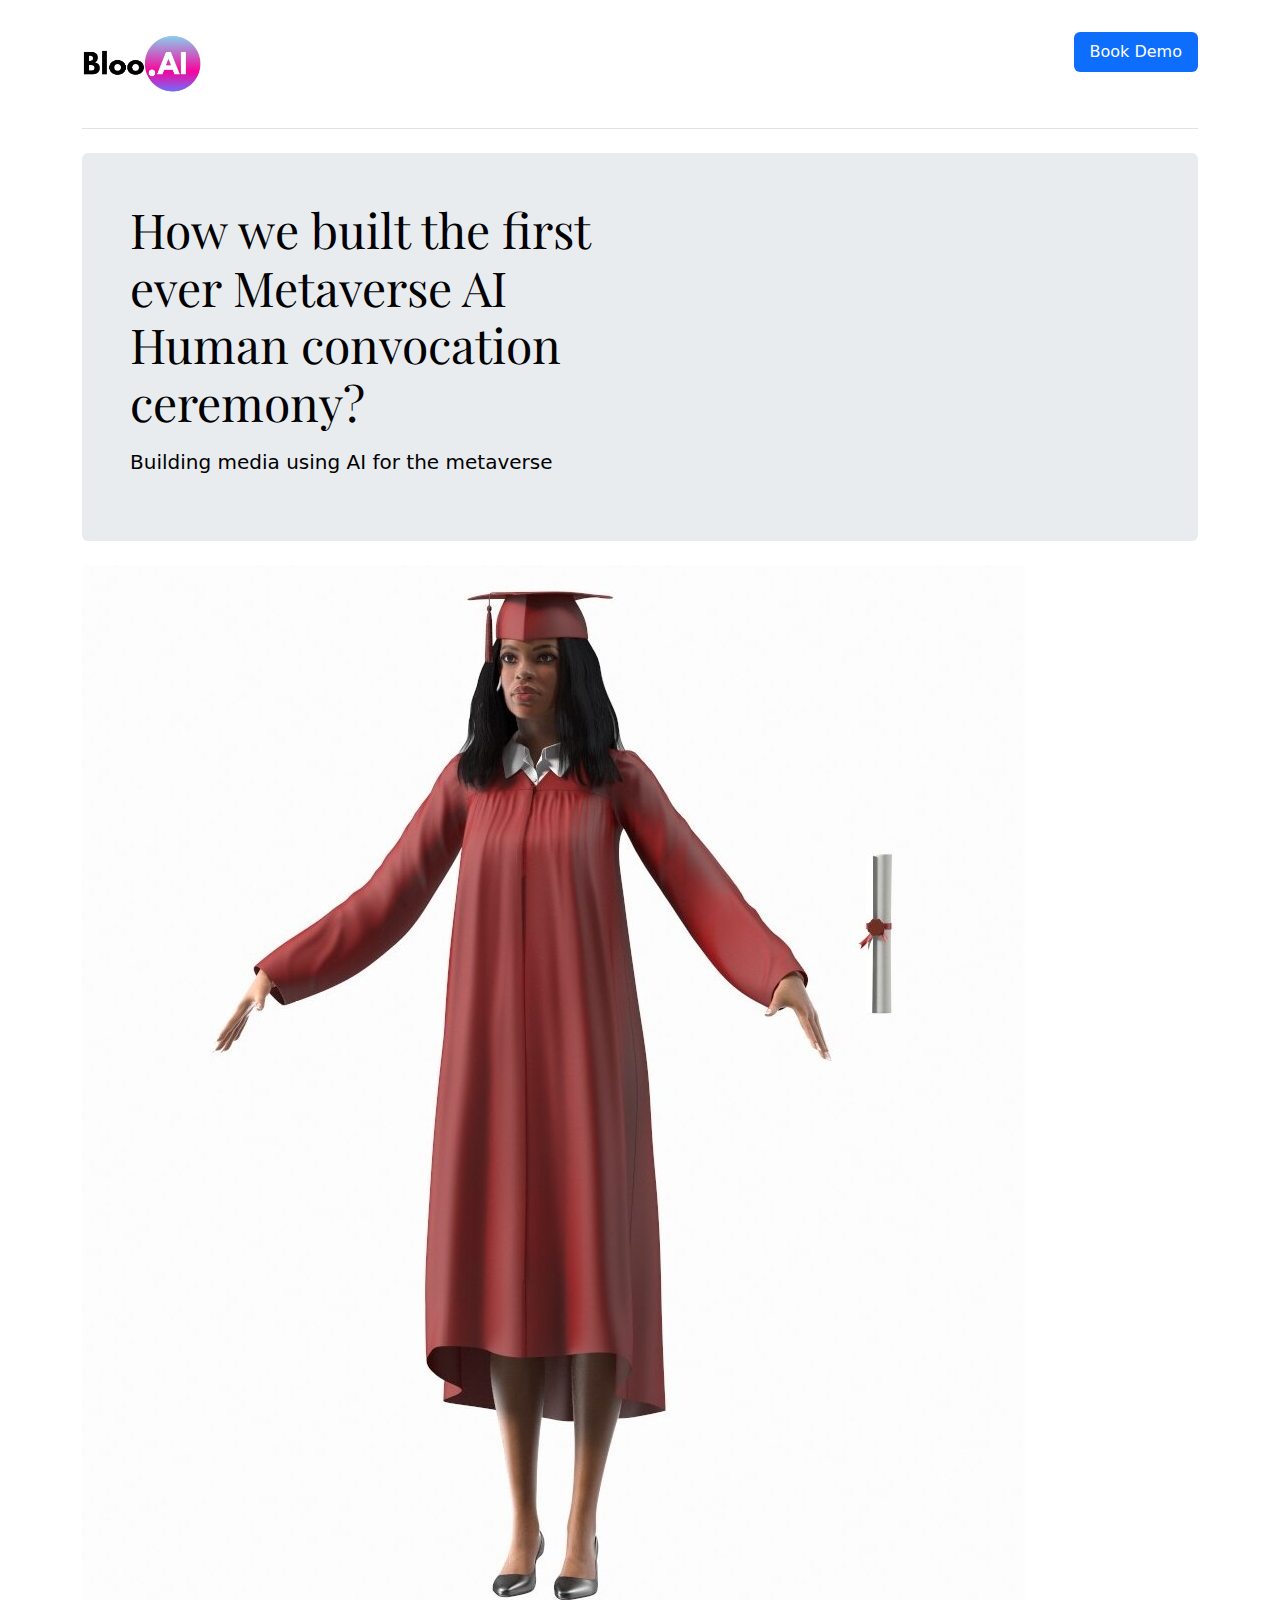
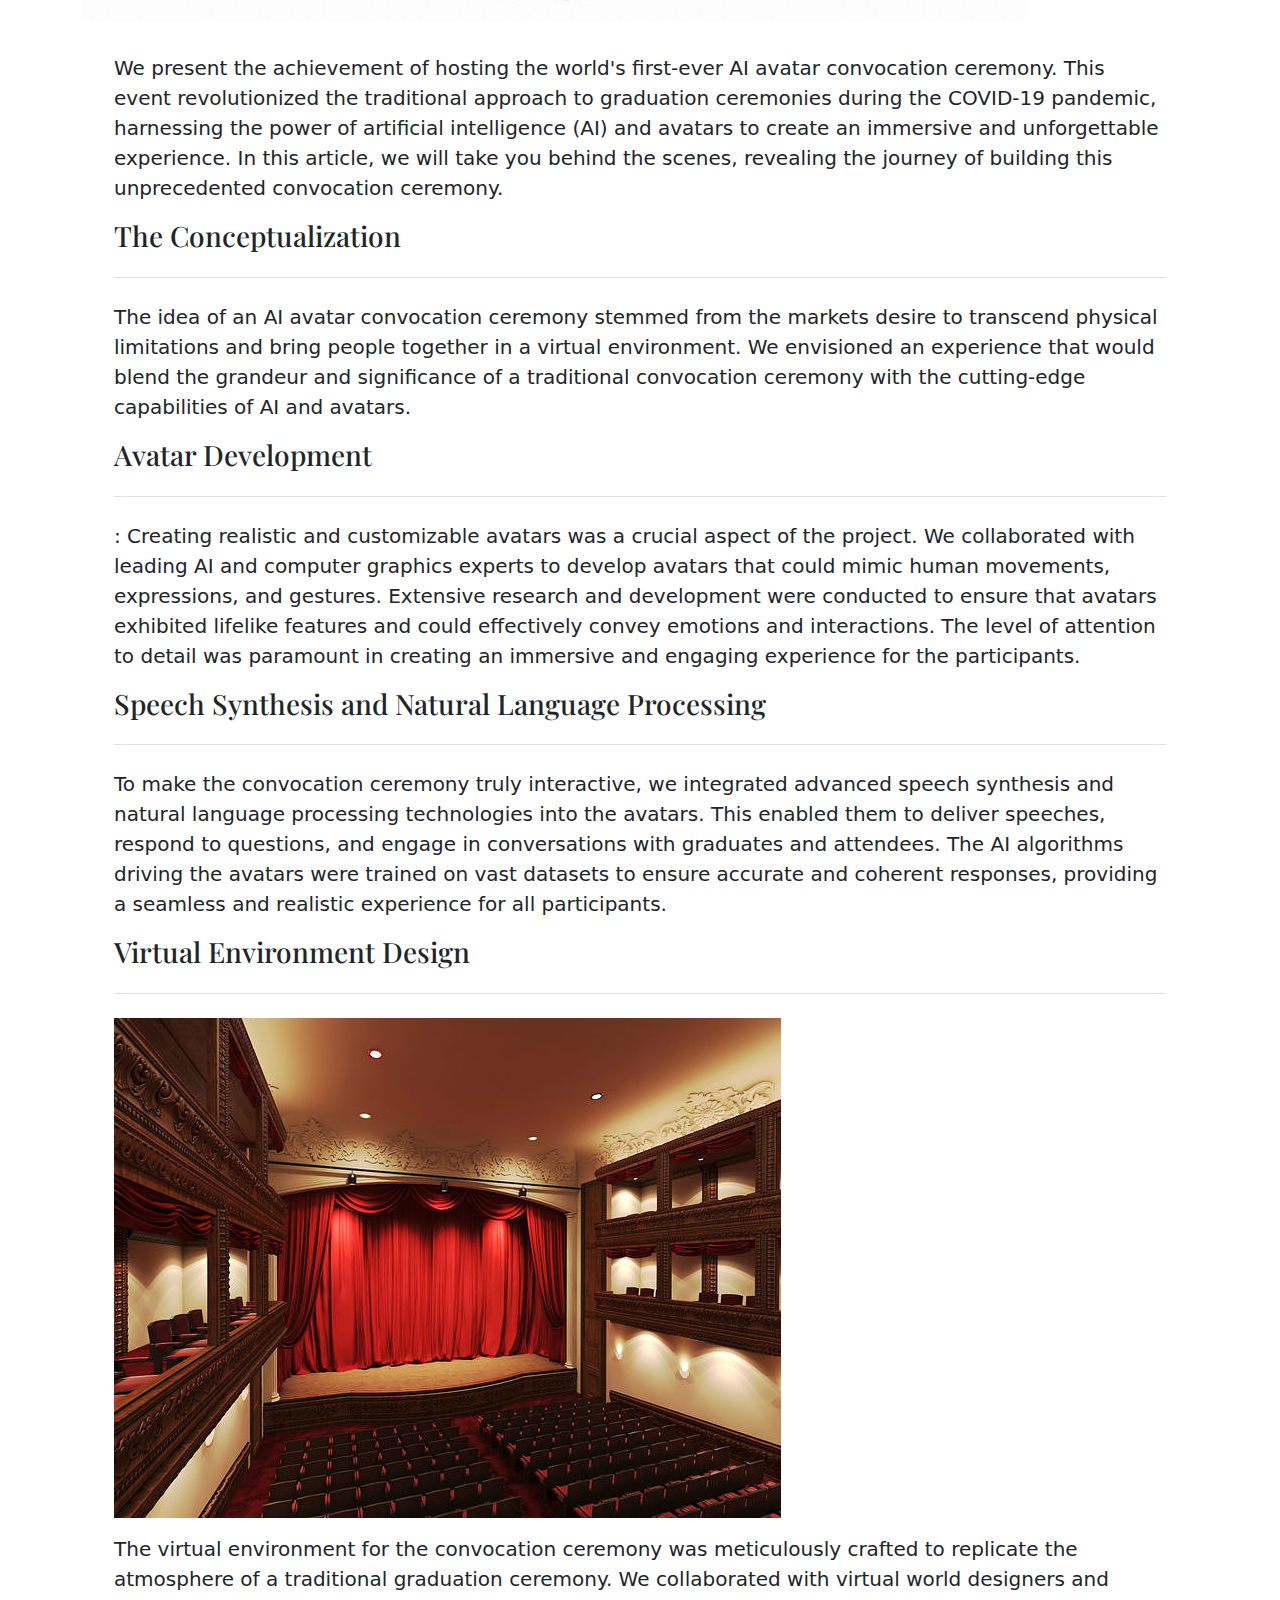
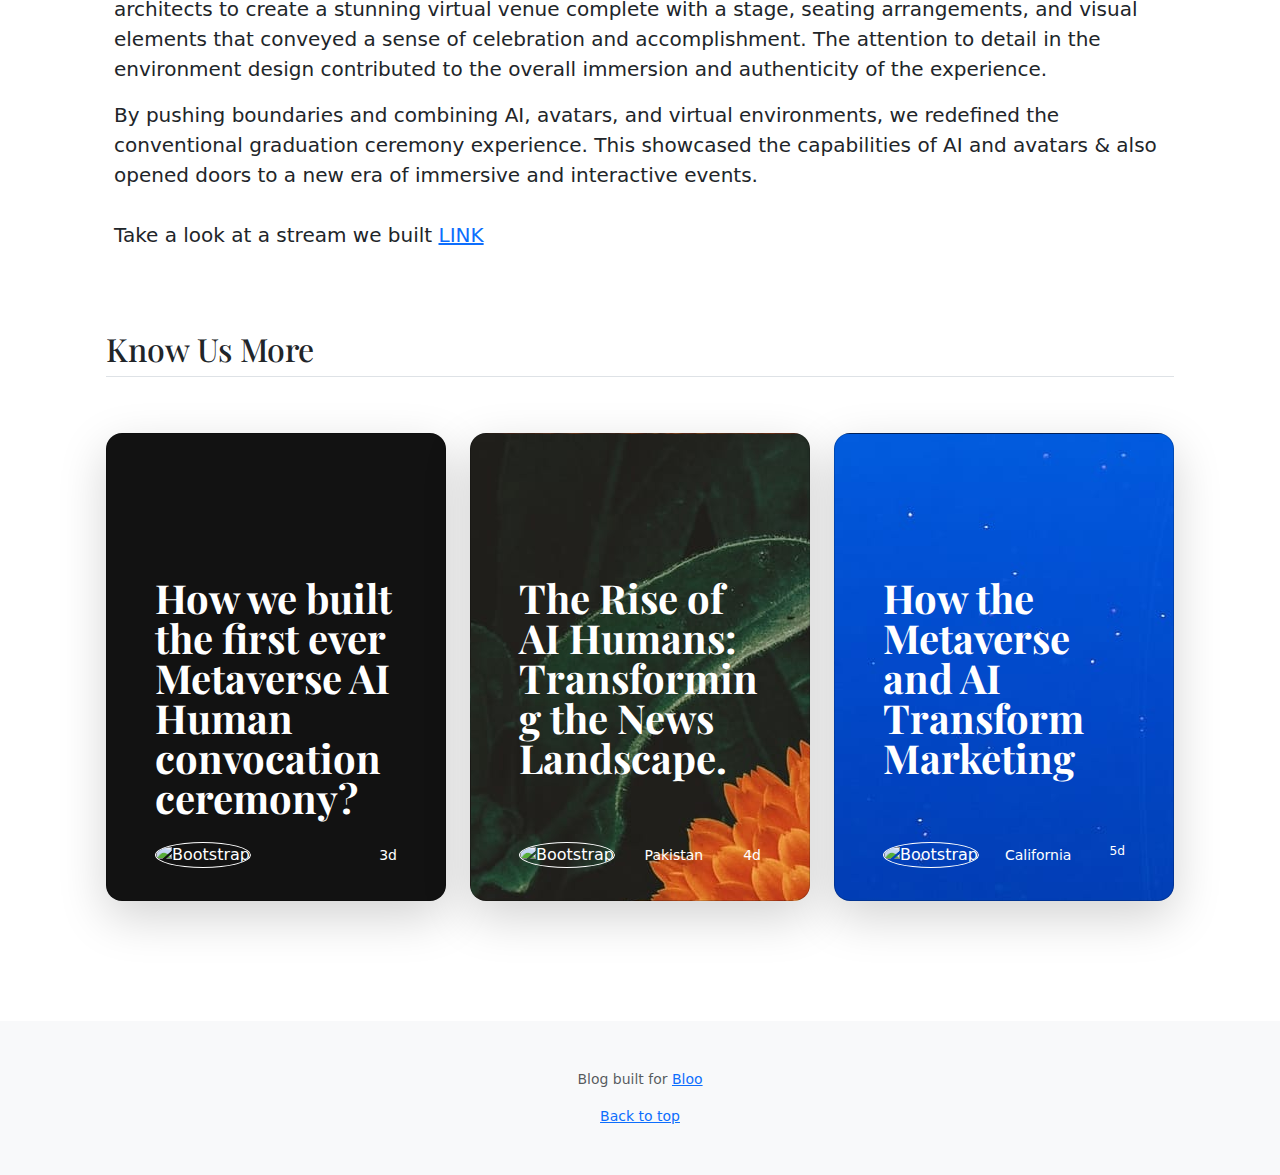
==== blog1.html @ bf51da5b "Add files via upload" ====
<!doctype html>
<html lang="en" data-bs-theme="auto">
  <head><script src="../assets/js/color-modes.js"></script>

    <meta charset="utf-8">
    <meta name="viewport" content="width=device-width, initial-scale=1">
    <meta name="description" content="">
    <meta name="author" content="Mark Otto, Jacob Thornton, and Bootstrap contributors">
    <meta name="generator" content="Hugo 0.112.5">
    <title>Bloo.ai Blog</title>

    <link rel="canonical" href="https://getbootstrap.com/docs/5.3/examples/blog/">

    

    

<link href="../assets/dist/css/bootstrap.min.css" rel="stylesheet">

    <style>
      .bd-placeholder-img {
        font-size: 1.125rem;
        text-anchor: middle;
        -webkit-user-select: none;
        -moz-user-select: none;
        user-select: none;
      }

      @media (min-width: 768px) {
        .bd-placeholder-img-lg {
          font-size: 3.5rem;
        }
      }

      .b-example-divider {
        width: 100%;
        height: 3rem;
        background-color: rgba(0, 0, 0, .1);
        border: solid rgba(0, 0, 0, .15);
        border-width: 1px 0;
        box-shadow: inset 0 .5em 1.5em rgba(0, 0, 0, .1), inset 0 .125em .5em rgba(0, 0, 0, .15);
      }

      .b-example-vr {
        flex-shrink: 0;
        width: 1.5rem;
        height: 100vh;
      }

      .bi {
        vertical-align: -.125em;
        fill: currentColor;
      }

      .nav-scroller {
        position: relative;
        z-index: 2;
        height: 2.75rem;
        overflow-y: hidden;
      }

      .nav-scroller .nav {
        display: flex;
        flex-wrap: nowrap;
        padding-bottom: 1rem;
        margin-top: -1px;
        overflow-x: auto;
        text-align: center;
        white-space: nowrap;
        -webkit-overflow-scrolling: touch;
      }

      .btn-bd-primary {
        --bd-violet-bg: #712cf9;
        --bd-violet-rgb: 112.520718, 44.062154, 249.437846;

        --bs-btn-font-weight: 600;
        --bs-btn-color: var(--bs-white);
        --bs-btn-bg: var(--bd-violet-bg);
        --bs-btn-border-color: var(--bd-violet-bg);
        --bs-btn-hover-color: var(--bs-white);
        --bs-btn-hover-bg: #6528e0;
        --bs-btn-hover-border-color: #6528e0;
        --bs-btn-focus-shadow-rgb: var(--bd-violet-rgb);
        --bs-btn-active-color: var(--bs-btn-hover-color);
        --bs-btn-active-bg: #5a23c8;
        --bs-btn-active-border-color: #5a23c8;
      }
      .bd-mode-toggle {
        z-index: 1500;
      }
    </style>

    
    <!-- Custom styles for this template -->
    <link href="https://fonts.googleapis.com/css?family=Playfair&#43;Display:700,900&amp;display=swap" rel="stylesheet">
    <!-- Custom styles for this template -->
    <link href="blog.css" rel="stylesheet">
  </head>
  <body>
    <svg xmlns="http://www.w3.org/2000/svg" style="display: none;">
      <symbol id="check2" viewBox="0 0 16 16">
        <path d="M13.854 3.646a.5.5 0 0 1 0 .708l-7 7a.5.5 0 0 1-.708 0l-3.5-3.5a.5.5 0 1 1 .708-.708L6.5 10.293l6.646-6.647a.5.5 0 0 1 .708 0z"/>
      </symbol>
      <symbol id="circle-half" viewBox="0 0 16 16">
        <path d="M8 15A7 7 0 1 0 8 1v14zm0 1A8 8 0 1 1 8 0a8 8 0 0 1 0 16z"/>
      </symbol>
      <symbol id="moon-stars-fill" viewBox="0 0 16 16">
        <path d="M6 .278a.768.768 0 0 1 .08.858 7.208 7.208 0 0 0-.878 3.46c0 4.021 3.278 7.277 7.318 7.277.527 0 1.04-.055 1.533-.16a.787.787 0 0 1 .81.316.733.733 0 0 1-.031.893A8.349 8.349 0 0 1 8.344 16C3.734 16 0 12.286 0 7.71 0 4.266 2.114 1.312 5.124.06A.752.752 0 0 1 6 .278z"/>
        <path d="M10.794 3.148a.217.217 0 0 1 .412 0l.387 1.162c.173.518.579.924 1.097 1.097l1.162.387a.217.217 0 0 1 0 .412l-1.162.387a1.734 1.734 0 0 0-1.097 1.097l-.387 1.162a.217.217 0 0 1-.412 0l-.387-1.162A1.734 1.734 0 0 0 9.31 6.593l-1.162-.387a.217.217 0 0 1 0-.412l1.162-.387a1.734 1.734 0 0 0 1.097-1.097l.387-1.162zM13.863.099a.145.145 0 0 1 .274 0l.258.774c.115.346.386.617.732.732l.774.258a.145.145 0 0 1 0 .274l-.774.258a1.156 1.156 0 0 0-.732.732l-.258.774a.145.145 0 0 1-.274 0l-.258-.774a1.156 1.156 0 0 0-.732-.732l-.774-.258a.145.145 0 0 1 0-.274l.774-.258c.346-.115.617-.386.732-.732L13.863.1z"/>
      </symbol>
      <symbol id="sun-fill" viewBox="0 0 16 16">
        <path d="M8 12a4 4 0 1 0 0-8 4 4 0 0 0 0 8zM8 0a.5.5 0 0 1 .5.5v2a.5.5 0 0 1-1 0v-2A.5.5 0 0 1 8 0zm0 13a.5.5 0 0 1 .5.5v2a.5.5 0 0 1-1 0v-2A.5.5 0 0 1 8 13zm8-5a.5.5 0 0 1-.5.5h-2a.5.5 0 0 1 0-1h2a.5.5 0 0 1 .5.5zM3 8a.5.5 0 0 1-.5.5h-2a.5.5 0 0 1 0-1h2A.5.5 0 0 1 3 8zm10.657-5.657a.5.5 0 0 1 0 .707l-1.414 1.415a.5.5 0 1 1-.707-.708l1.414-1.414a.5.5 0 0 1 .707 0zm-9.193 9.193a.5.5 0 0 1 0 .707L3.05 13.657a.5.5 0 0 1-.707-.707l1.414-1.414a.5.5 0 0 1 .707 0zm9.193 2.121a.5.5 0 0 1-.707 0l-1.414-1.414a.5.5 0 0 1 .707-.707l1.414 1.414a.5.5 0 0 1 0 .707zM4.464 4.465a.5.5 0 0 1-.707 0L2.343 3.05a.5.5 0 1 1 .707-.707l1.414 1.414a.5.5 0 0 1 0 .708z"/>
      </symbol>
    </svg>


    


<div class="container">
  <header class="d-flex flex-wrap justify-content-center py-3 mb-4 border-bottom">
      <a href="/" class="d-flex align-items-center mb-3 mb-md-0 me-md-auto link-body-emphasis text-decoration-none">
        
        <span class="fs-4"><img src="./logo.png" class="me-2" width="120" height=""></img></span>
      </a>

      <ul class="nav nav-pills py-3 mb-4">
        <li class="nav-item"><a href="#book" class="nav-link active" aria-current="page">Book Demo</a></li>
        
        
      </ul>
    </header>

  
</div>

<main class="container">
  <div class="p-4 p-md-5 mb-4 rounded text-body-emphasis bg-body-secondary" >
    <div class="col-lg-6 px-0">
      <h1 class="display-5 ">How we built the first ever Metaverse AI Human convocation ceremony?</h1>
      <p class="lead my-3">Building media using AI for the metaverse</p>
     
    </div>
  </div>
  </div>

  <div class="row g-5">
    <div class="col-md-12">
     <img src="./blog1.jpg" style="max-width: 100%;">
      <article class="blog-post">
       <p>
         
   

<p class="lead my-3">We present the achievement of hosting the world's first-ever AI avatar convocation ceremony. This event revolutionized the traditional approach to graduation ceremonies during the COVID-19 pandemic, harnessing the power of artificial intelligence (AI) and avatars to create an immersive and unforgettable experience. In this article, we will take you behind the scenes, revealing the journey of building this unprecedented convocation ceremony.</p>
 <h3 class="pb-4 mb-4 border-bottom">
       The Conceptualization
 
        </h3>

<p class="lead my-3">The idea of an AI avatar convocation ceremony stemmed from the markets desire to transcend physical limitations and bring people together in a virtual environment. We envisioned an experience that would blend the grandeur and significance of a traditional convocation ceremony with the cutting-edge capabilities of AI and avatars. </p>

 <h3 class="pb-4 mb-4 border-bottom">
     Avatar Development
 
        </h3>
<p class="lead my-3">: Creating realistic and customizable avatars was a crucial aspect of the project. We collaborated with leading AI and computer graphics experts to develop avatars that could mimic human movements, expressions, and gestures. Extensive research and development were conducted to ensure that avatars exhibited lifelike features and could effectively convey emotions and interactions. The level of attention to detail was paramount in creating an immersive and engaging experience for the participants.</p>


 <h3 class="pb-4 mb-4 border-bottom">
    Speech Synthesis and Natural Language Processing
        </h3>
        <p class="lead my-3">
To make the convocation ceremony truly interactive, we integrated advanced speech synthesis and natural language processing technologies into the avatars. This enabled them to deliver speeches, respond to questions, and engage in conversations with graduates and attendees. The AI algorithms driving the avatars were trained on vast datasets to ensure accurate and coherent responses, providing a seamless and realistic experience for all participants.</p>


 <h3 class="pb-4 mb-4 border-bottom">
   Virtual Environment Design
        </h3>
        <img src="./blog1_1.jpg" style="max-width: 100%;">
     <p class="lead my-3"> The virtual environment for the convocation ceremony was meticulously crafted to replicate the atmosphere of a traditional graduation ceremony. We collaborated with virtual world designers and architects to create a stunning virtual venue complete with a stage, seating arrangements, and visual elements that conveyed a sense of celebration and accomplishment. The attention to detail in the environment design contributed to the overall immersion and authenticity of the experience.</p>



<p class="lead my-3">By pushing boundaries and combining AI, avatars, and virtual environments, we redefined the conventional graduation ceremony experience. This showcased the capabilities of AI and avatars & also opened doors to a new era of immersive and interactive events.

<br/><br/>
Take a look at a stream we built <a href="https://youtu.be/zKpdA329pE0?t=54">LINK</a> </p>
       
</article>

      
      </div>
    </div>
  </div>
<div class="container px-4 py-5" id="custom-cards">
    <h2 class="pb-2 border-bottom">Know Us More</h2>

    <div class="row row-cols-1 row-cols-lg-3 align-items-stretch g-4 py-5">
      <div class="col">
        <div class="card card-cover h-100 overflow-hidden text-bg-dark rounded-4 shadow-lg" style="background-image: url('unsplash-photo-1.jpg');">
          <div class="d-flex flex-column h-100 p-5 pb-3 text-white text-shadow-1">
            <h3 class="pt-5 mt-5 mb-4 display-6 lh-1 fw-bold"><a href="#" style="text-decoration: none;color:white;">How we built the first ever Metaverse AI Human convocation ceremony?</a></h3>
            <ul class="d-flex list-unstyled mt-auto">
              <li class="me-auto">
                <img src="https://github.com/twbs.png" alt="Bootstrap" width="32" height="32" class="rounded-circle border border-white">
              </li>
              <li class="d-flex align-items-center">
                <svg class="bi me-2" width="1em" height="1em"><use xlink:href="#calendar3"/></svg>
                <small>3d</small>
              </li>
            </ul>
          </div>
        </div>
      </div>

      <div class="col">
        <div class="card card-cover h-100 overflow-hidden text-bg-dark rounded-4 shadow-lg" style="background-image: url('unsplash-photo-2.jpg');">
          <div class="d-flex flex-column h-100 p-5 pb-3 text-white text-shadow-1">
            <h3 class="pt-5 mt-5 mb-4 display-6 lh-1 fw-bold"><a href="#" style="text-decoration: none;color:white;">The Rise of AI Humans: Transforming the News Landscape.</a></h3>
            <ul class="d-flex list-unstyled mt-auto">
              <li class="me-auto">
                <img src="https://github.com/twbs.png" alt="Bootstrap" width="32" height="32" class="rounded-circle border border-white">
              </li>
              <li class="d-flex align-items-center me-3">
                <svg class="bi me-2" width="1em" height="1em"><use xlink:href="#geo-fill"/></svg>
                <small>Pakistan</small>
              </li>
              <li class="d-flex align-items-center">
                <svg class="bi me-2" width="1em" height="1em"><use xlink:href="#calendar3"/></svg>
                <small>4d</small>
              </li>
            </ul>
          </div>
        </div>
      </div>

      <div class="col">
        <div class="card card-cover h-100 overflow-hidden text-bg-dark rounded-4 shadow-lg" style="background-image: url('unsplash-photo-3.jpg');">
          <div class="d-flex flex-column h-100 p-5 pb-3 text-shadow-1">
            <h3 class="pt-5 mt-5 mb-4 display-6 lh-1 fw-bold"><a href="#" style="text-decoration: none;color:white;">How the Metaverse and AI Transform Marketing</a></h3>
            <ul class="d-flex list-unstyled mt-auto">
              <li class="me-auto">
                <img src="https://github.com/twbs.png" alt="Bootstrap" width="32" height="32" class="rounded-circle border border-white">
              </li>
              <li class="d-flex align-items-center me-3">
                <svg class="bi me-2" width="1em" height="1em"><use xlink:href="#geo-fill"/></svg>
                <small>California</smallhttps://youtu.be/zKpdA329pE0?t=54>
              </li>
              <li class="d-flex align-items-center">
                <svg class="bi me-2" width="1em" height="1em"><use xlink:href="#calendar3"/></svg>
                <small>5d</small>
              </li>
            </ul>
          </div>
        </div>
      </div>
    </div>
  </div>
</main>

<footer class="py-5 text-center text-body-secondary bg-body-tertiary">
  <p>Blog built for <a href="https://bloo.ai/">Bloo</a> </p>
  <p class="mb-0">
    <a href="#">Back to top</a>
  </p>
</footer>
<script src="../assets/dist/js/bootstrap.bundle.min.js"></script>

    </body>
</html>
---- blog.css ----
/* stylelint-disable stylistic/selector-list-comma-newline-after */

.blog-header-logo {
  font-family: "Playfair Display", Georgia, "Times New Roman", serif/*rtl:Amiri, Georgia, "Times New Roman", serif*/;
  font-size: 2.25rem;
}

.blog-header-logo:hover {
  text-decoration: none;
}

h1, h2, h3, h4, h5, h6 {
  font-family: "Playfair Display", Georgia, "Times New Roman", serif/*rtl:Amiri, Georgia, "Times New Roman", serif*/;
}

.flex-auto {
  flex: 0 0 auto;
}

.h-250 { height: 250px; }
@media (min-width: 768px) {
  .h-md-250 { height: 250px; }
}

/* Pagination */
.blog-pagination {
  margin-bottom: 4rem;
}

/*
 * Blog posts
 */
.blog-post {
  margin: 2rem;
}
.blog-post-meta {
  margin-bottom: 1.25rem;
  color: #727272;
}
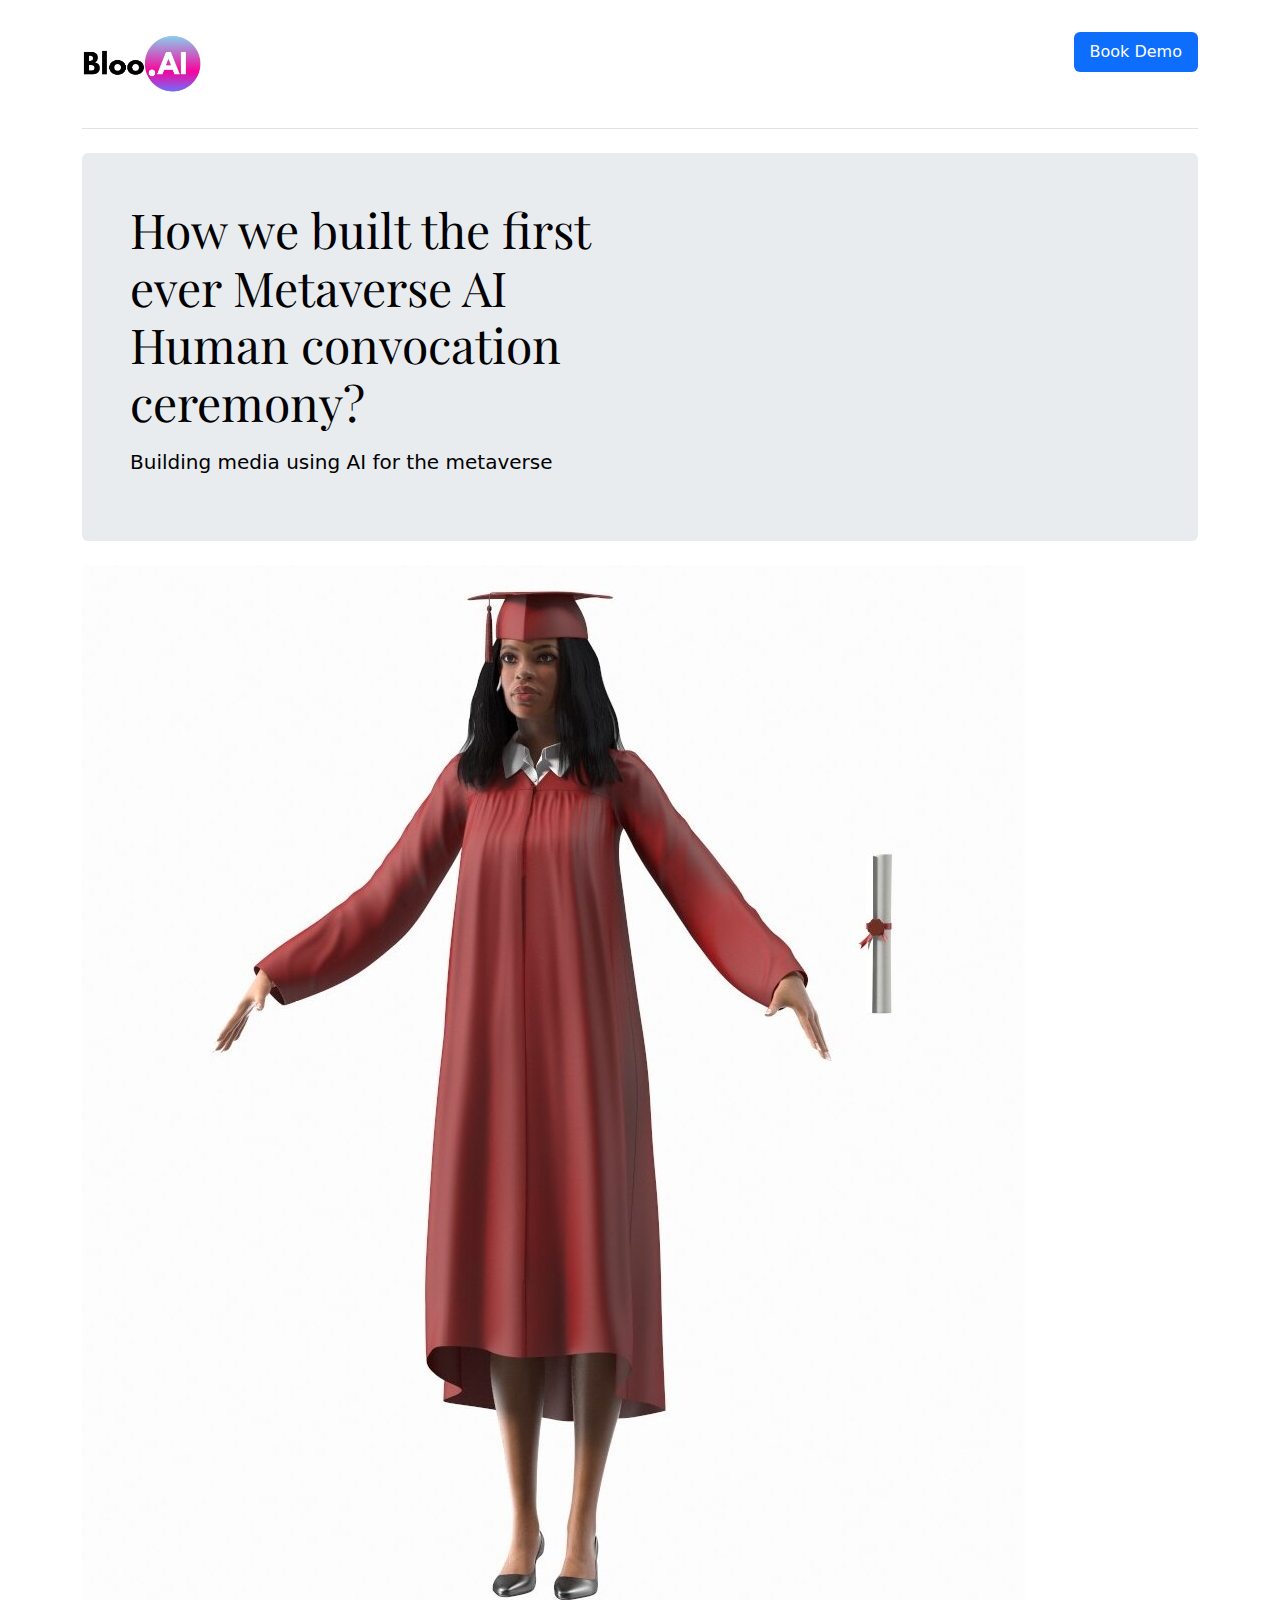
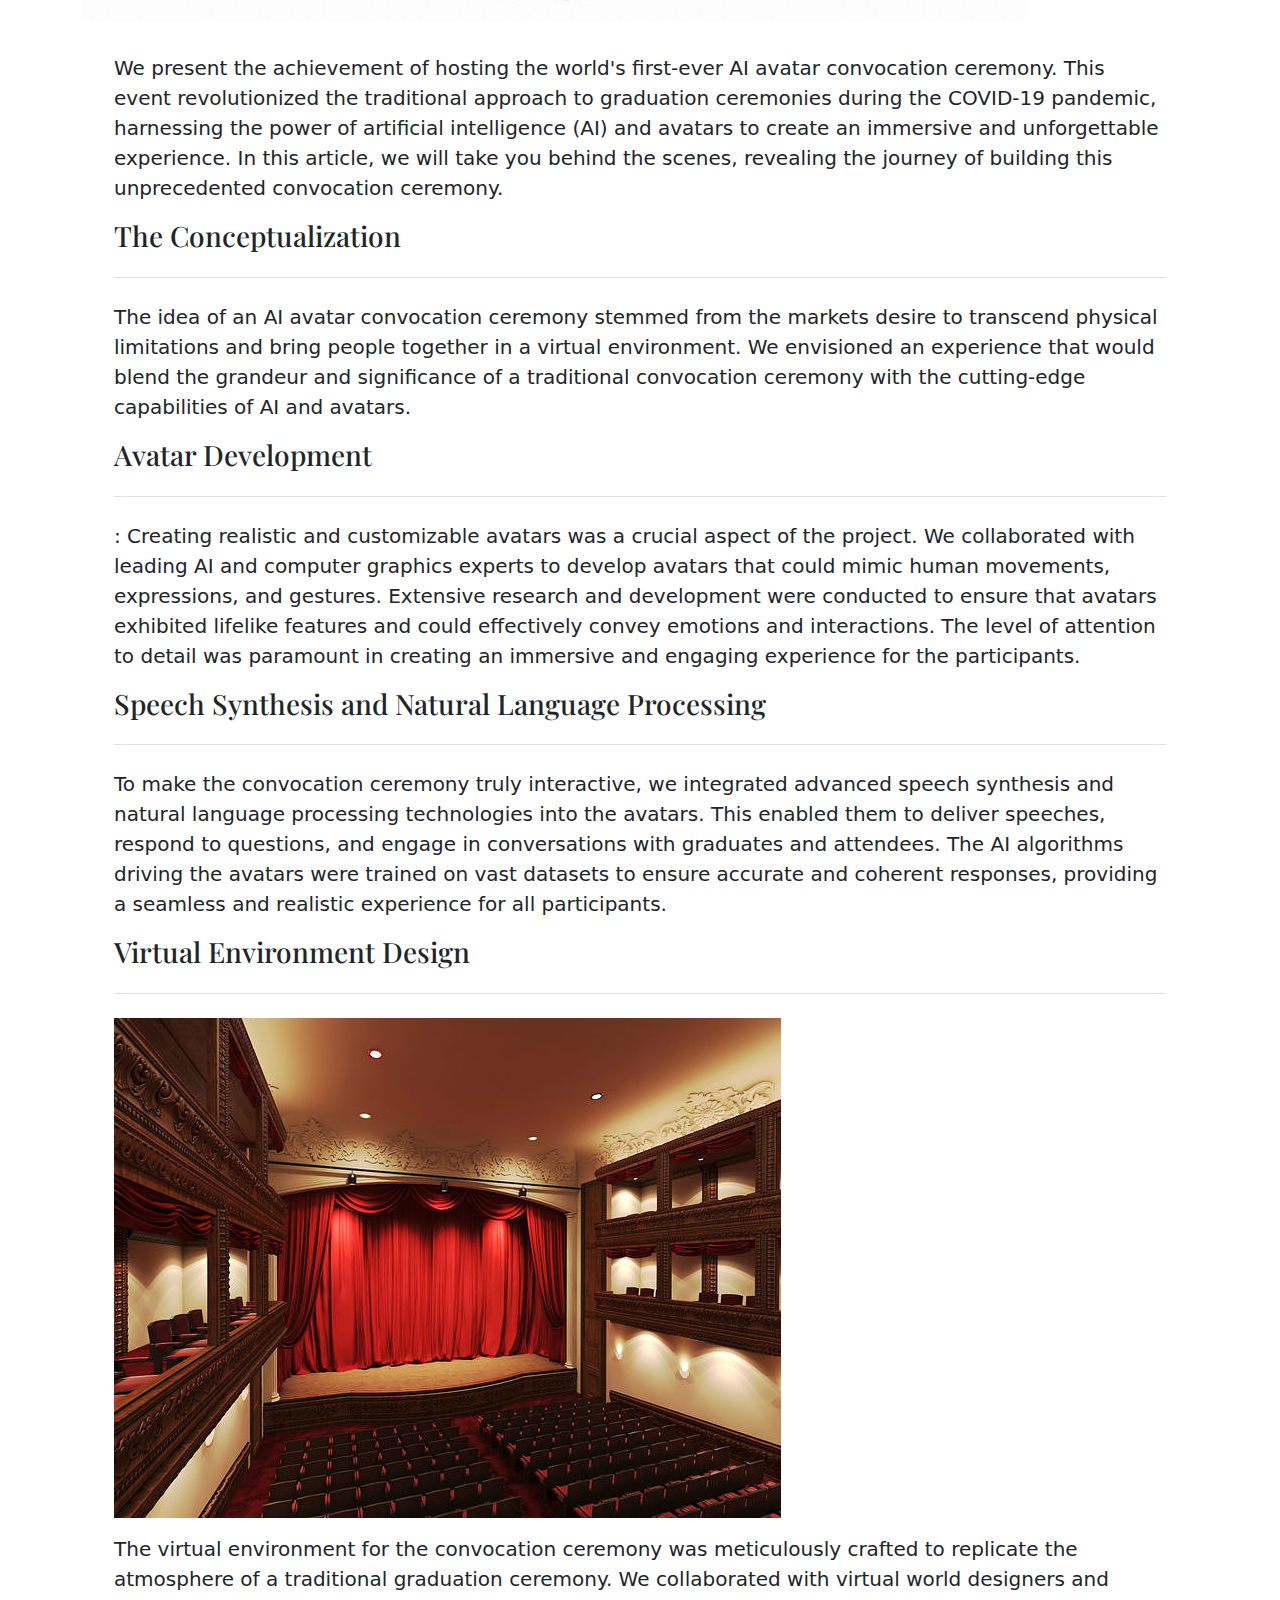
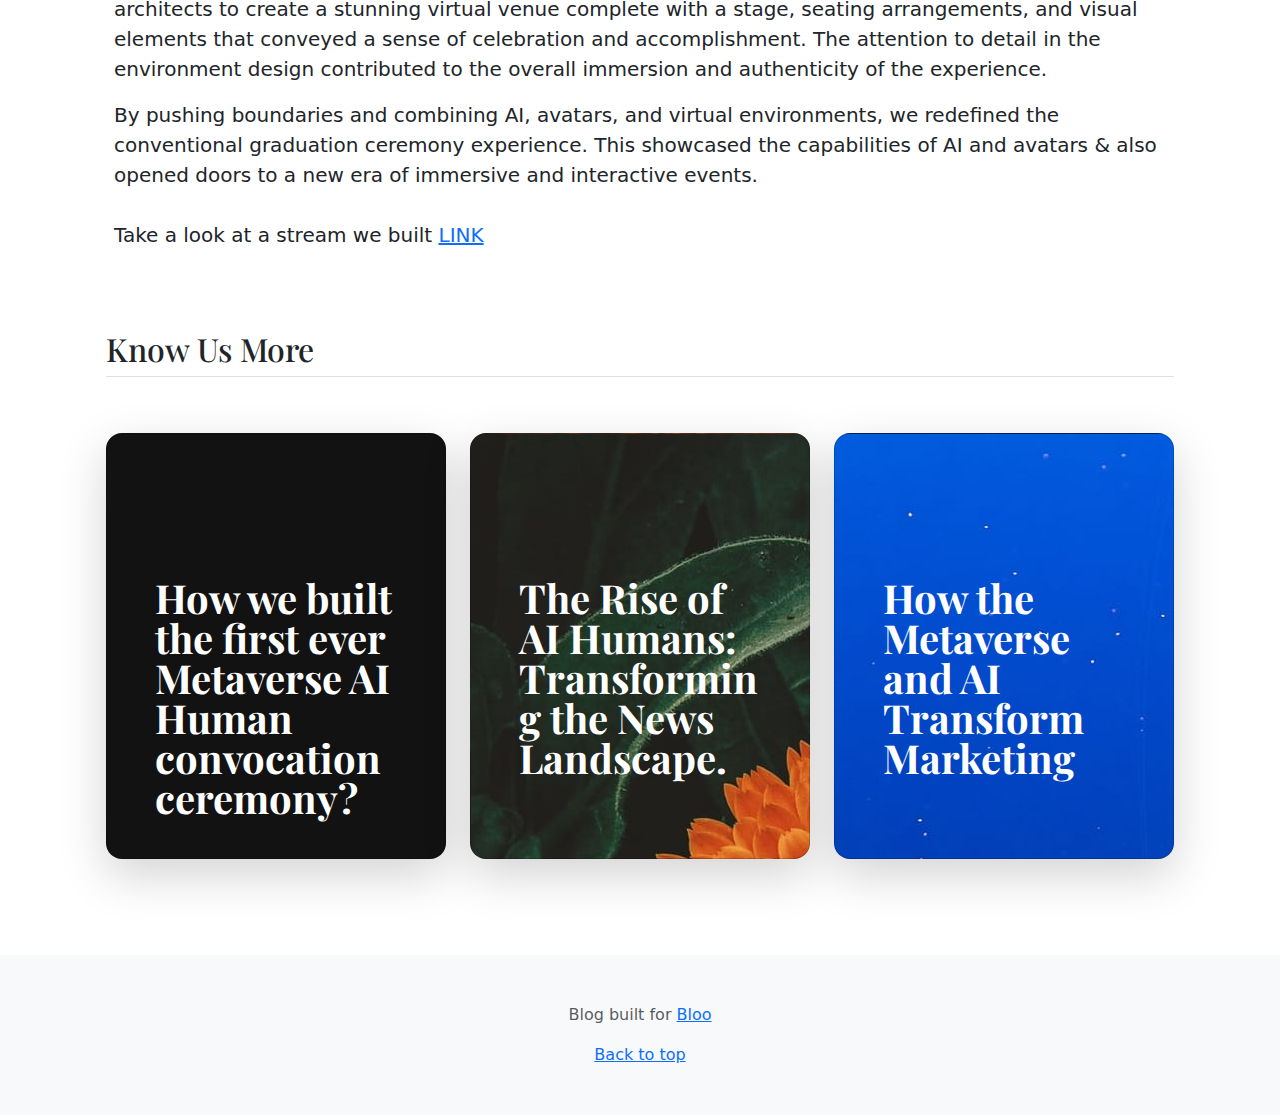
==== commit 0c3e5f0b: "changes to form submit" ====
--- a/blog1.html
+++ b/blog1.html
@@ -202,15 +202,7 @@
         <div class="card card-cover h-100 overflow-hidden text-bg-dark rounded-4 shadow-lg" style="background-image: url('unsplash-photo-1.jpg');">
           <div class="d-flex flex-column h-100 p-5 pb-3 text-white text-shadow-1">
             <h3 class="pt-5 mt-5 mb-4 display-6 lh-1 fw-bold"><a href="#" style="text-decoration: none;color:white;">How we built the first ever Metaverse AI Human convocation ceremony?</a></h3>
-            <ul class="d-flex list-unstyled mt-auto">
-              <li class="me-auto">
-                <img src="https://github.com/twbs.png" alt="Bootstrap" width="32" height="32" class="rounded-circle border border-white">
-              </li>
-              <li class="d-flex align-items-center">
-                <svg class="bi me-2" width="1em" height="1em"><use xlink:href="#calendar3"/></svg>
-                <small>3d</small>
-              </li>
-            </ul>
+            
           </div>
         </div>
       </div>
@@ -219,19 +211,7 @@
         <div class="card card-cover h-100 overflow-hidden text-bg-dark rounded-4 shadow-lg" style="background-image: url('unsplash-photo-2.jpg');">
           <div class="d-flex flex-column h-100 p-5 pb-3 text-white text-shadow-1">
             <h3 class="pt-5 mt-5 mb-4 display-6 lh-1 fw-bold"><a href="#" style="text-decoration: none;color:white;">The Rise of AI Humans: Transforming the News Landscape.</a></h3>
-            <ul class="d-flex list-unstyled mt-auto">
-              <li class="me-auto">
-                <img src="https://github.com/twbs.png" alt="Bootstrap" width="32" height="32" class="rounded-circle border border-white">
-              </li>
-              <li class="d-flex align-items-center me-3">
-                <svg class="bi me-2" width="1em" height="1em"><use xlink:href="#geo-fill"/></svg>
-                <small>Pakistan</small>
-              </li>
-              <li class="d-flex align-items-center">
-                <svg class="bi me-2" width="1em" height="1em"><use xlink:href="#calendar3"/></svg>
-                <small>4d</small>
-              </li>
-            </ul>
+           
           </div>
         </div>
       </div>
@@ -240,19 +220,7 @@
         <div class="card card-cover h-100 overflow-hidden text-bg-dark rounded-4 shadow-lg" style="background-image: url('unsplash-photo-3.jpg');">
           <div class="d-flex flex-column h-100 p-5 pb-3 text-shadow-1">
             <h3 class="pt-5 mt-5 mb-4 display-6 lh-1 fw-bold"><a href="#" style="text-decoration: none;color:white;">How the Metaverse and AI Transform Marketing</a></h3>
-            <ul class="d-flex list-unstyled mt-auto">
-              <li class="me-auto">
-                <img src="https://github.com/twbs.png" alt="Bootstrap" width="32" height="32" class="rounded-circle border border-white">
-              </li>
-              <li class="d-flex align-items-center me-3">
-                <svg class="bi me-2" width="1em" height="1em"><use xlink:href="#geo-fill"/></svg>
-                <small>California</smallhttps://youtu.be/zKpdA329pE0?t=54>
-              </li>
-              <li class="d-flex align-items-center">
-                <svg class="bi me-2" width="1em" height="1em"><use xlink:href="#calendar3"/></svg>
-                <small>5d</small>
-              </li>
-            </ul>
+          
           </div>
         </div>
       </div>
